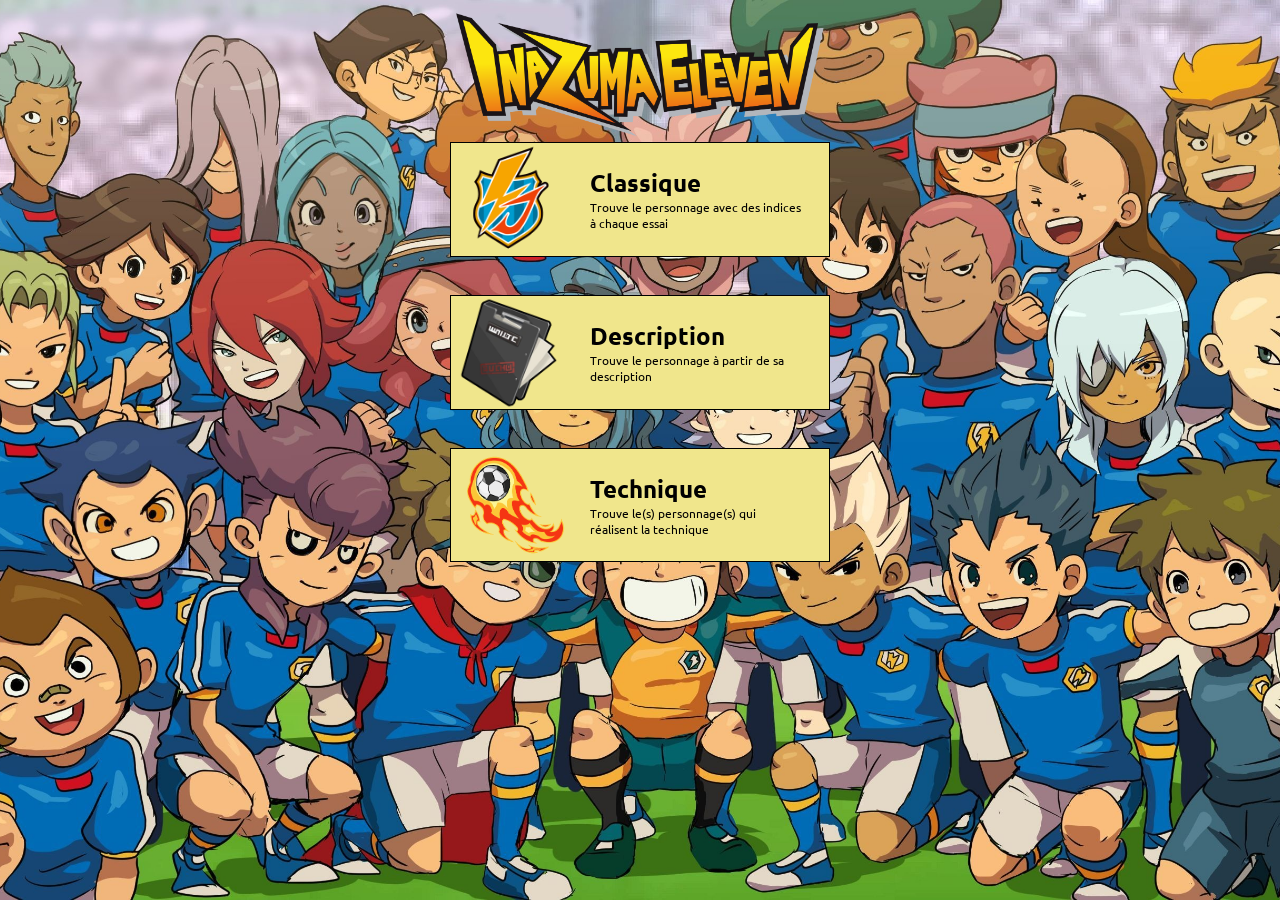
==== accueil.html @ 83007c07 "Rectifications fautes" ====
<head>
    <meta charset='utf-8'>
    <title>Inazumadle</title>
    <link rel='stylesheet' type='text/css' href='style/style.css'>
    <script src='https://ajax.googleapis.com/ajax/libs/jquery/2.1.3/jquery.min.js'></script>
    <link rel="preconnect" href="https://fonts.googleapis.com">
    <link rel="preconnect" href="https://fonts.gstatic.com" crossorigin>
    <link rel="preconnect" href="https://fonts.googleapis.com">
    <link rel="preconnect" href="https://fonts.gstatic.com" crossorigin>
    <link href="https://fonts.googleapis.com/css2?family=Itim&family=Ubuntu:ital,wght@0,300;0,400;0,500;0,700;1,300;1,400;1,500;1,700&display=swap" rel="stylesheet">
    <link href="https://fonts.googleapis.com/css2?family=Ubuntu:ital,wght@0,300;0,400;0,500;0,700;1,300;1,400;1,500;1,700&display=swap" rel="stylesheet">
</head>
<body>
<img src="images/logos/logo.png" alt="titre" class="logo">
<div id="accueil">
    <a href="classique.html"><div class="mode">
        <img src="images/logos/ecusson.png" alt="logo" class="logo">
        <div class="nomcontain">
            <h5>Classique</h5>
            <p class="surnom">Trouve le personnage avec des indices à chaque essai</p>
        </div>
    </div></a>
    <a href="description.html"><div class="mode">
        <img src="images/logos/pages.png" alt="logo" class="logo">
        <div class="nomcontain">
            <h5>Description</h5>
            <p class="surnom">Trouve le personnage à partir de sa description</p>
        </div>
    </div></a>
    <a href="accueil.html"><div class="mode">
        <img src="images/logos/balle.png" alt="logo" class="logo">
        <div class="nomcontain">
            <h5>Technique</h5>
            <p class="surnom">Trouve le(s) personnage(s) qui réalisent la technique</p>
        </div>
    </div></a>
</div>
</body>
---- style/style.css ----
body{
    display: flex;
    flex-direction: column;
    justify-content: center;
    align-items: center;
    background-image : url("../images/Fond.jpg");
    background-attachment: fixed;
    background-position: center center;
    background-size : cover;

}

div{
    display: flex;
    align-items: center;
    justify-content: center;
}
a{
    text-decoration: none;
    color: black;
}

#accueil{
    width: 30%;
    display: flex;
    flex-direction: column;
    font-size: 26px;
    font-family: 'Ubuntu', serif;
}
#accueil a{
    margin-bottom: 10%;
}
#joueurdujour{
    display: none;
}
.logo{
    width: 30%;
}
.logo:hover{
    cursor: pointer;
}

.mainDiv{
    background-color: beige;
    border: 1px solid black;
    border-radius: 5px;
    width: 30%;
    display: flex;
    flex-direction: column;

}
#entete{
    text-align: center;
    margin-bottom: 25px;
    font-family: 'Ubuntu', serif;
    text-transform: uppercase;
}
#description{
    width: 75%;
}
#indices{
    display: none;
    justify-content: space-between;
    height: 145px;
    width: 100%;
}

.indice{
    display: flex;
    flex-direction: column;
    margin: 15px;
    border: 2px solid grey;
    border-radius: 5px;
    font-size: 70%;
    color: grey;
    min-height: 75%;
    max-height: 75%;
    min-width: 41%;
    max-width: 41%;
    transform-style: preserve-3d;
    transition: transform 0.8s;
}
.indice.disponible{
    font-size: 80%;
    border-color: black;
    color: black;
}
.indice.disponible:hover{
    cursor: pointer;
    transform: scale(105%);
}

.revele,.cache{
    flex-direction: column;
    position: absolute;
    width: 100%;
    height: 100%;
    backface-visibility: hidden;
}

.revele{
    transform: rotateY(180deg);
}

.logoIndice{
    width: 30%;
    margin-top: 10px;

}

#instructions{
    text-transform: none;
    font-size: 1.2rem;
}
#donnees{
    text-transform: none;
    color: #888888;
    width: 70%;
}
#racine{
    width: 100%;
    display:flex;
    flex-direction: column;
    position: relative;
    margin-bottom: 70px;
}

#formulaire{
    align-items: center;
    justify-content: center;
    height: 60px;
    margin-bottom: 0;
    flex-direction: row;
}

fieldset{
    border-radius: 5px;
}

#guess{
    width: 80%;
    border-color: beige;
    border-radius: 2px;
    height: 60%;
    font-size: 15px;
    margin: auto;
}

#divFleche{
    height: 100%;
    margin-right: auto;
}
#divFleche:hover{
    cursor: pointer;
    transform: scale(105%);
}

#fleche{
    height: 40%;
    padding: 0;
    margin: 0;
}


#liste_carte{
    width: 30%;
    min-height: 60px;
    max-height: 249px;
    display: inline-block;
    flex-direction: column;
    overflow: auto;
    overflow-x: hidden;
    background-color: beige;
    border: 1px solid black;
    position: absolute;
    top: 60px;
    z-index: 1;
}

#liste_carte table,td{
    border-top: 1px solid black;
    border-collapse: collapse;
    width : 100%;
    height : 100%;
    min-height: 60px;
}
#liste_carte td:hover{
    background-color: whitesmoke;
    cursor: pointer;
}
.selected{
    background-color: #dcdcdc;
}

.carte{
    height : 60px;
    width : auto;
    margin-left: 10px;
}

.photo_carte{
    height: 50px;
    width: 50px;

}
.carte p{
    width: 80%;
    margin-left: 25px ;
    margin-right: 25px;
    font-family: "Candara Light", serif;
}

.nomcontain{
    width : 80%;
    margin-left: 25px ;
    margin-right: 25px;
    display: flex;
    flex-direction: column;
}
.nomcontain p{
    margin: 0;
    width: 100%;
}
.surnom{
    font-size: 12px;
}


#comp{
    width : 55%;
    table-layout: fixed;
    border-spacing: 10px;
    backdrop-filter: blur(1px);

}
#comp th{
    border-bottom: 1px solid white;
    font-family: 'Ubuntu', serif;
    text-transform: uppercase;
    padding-bottom: 5px;
    color: white;
}

#comp td{
    position: relative;
    border: 1px solid black;
    font-family: "Candara Light", serif;
    text-align: center;
    animation : tourne 1s 1;
    animation-fill-mode: both;
    font-size: 100%;
}

#comp td:hover{
    cursor: default;
    filter: brightness(0.90);
}

@keyframes tourne {
    0% {opacity: 0;transform: rotateY(180deg);}
    50%{opacity: 50%}
    75%{opacity: 100%}
    100% { transform: rotateY(360deg);}
}
@keyframes tourne2 {
    0% {opacity: 0;transform: rotateY(180deg);}
    50%{opacity: 50%}
    75%{opacity: 100%}
    100% { transform: rotateY(0deg);}
}

.divPhoto:hover .divNom{
    visibility: visible;
}
.photo_comp{
    width: 100%;
    aspect-ratio: 1/1;
}

.divNom{
    position: absolute;
    background-color: whitesmoke;
    border-radius: 15%;
    color: grey;
    font-size: 1vw;
    right: 20%;
    top:35%;
    width: 60%;
    height: 30%;
    border: 2px solid grey;
    padding: 1px;
    visibility: hidden;
}
.sup{
    height: 100%;
    width: 100%;
    bottom: 1px;
    left: 0;
    position: absolute;
    clip-path: polygon(97% 40%,80% 40%,80% 95%,20% 95%,20% 40%,3% 40%,50% 5%);
    opacity: 1;
    background: rgba(0, 0, 0, .4);
}

.inf{
    height: 100%;
    width: 100%;
    bottom: 1px;
    left: 0;
    position: absolute;
    clip-path: polygon(97% 60%,80% 60%,80% 5%,20% 5%,20% 60%,3% 60%,50% 95%);
    opacity: 1;
    background: rgba(0, 0, 0, .4);
}

.photoDescription{
    height: 75px;
    margin:1%;
}

#victoire{
    display: none;
}

#victoire > h3{
    font-family: 'Ubuntu', serif;
    text-transform: uppercase;
    font-size: 2vw;
}
#victoire > div{
    margin : 5px 15%;
}
#winPerso{
    display: flex;
    justify-content: space-between;
}

#photoVictoire{
    width: 40%;
}
#divInfo{
    display: flex;
    flex-direction: column;
    text-align: center;
}

#NomPerso{
    font-family: 'Itim', serif;
    font-size: 24px;
    margin : 0;
}

#modeSuivant{
    display: flex;
    flex-direction: column;
    font-size: 26px;
    font-family: 'Ubuntu', serif;

}
.mode{
    background-color: khaki;
    border: 1px solid black;
}

.prochainMode{
    animation: scintille 800ms infinite;
    animation-direction: alternate;
    margin-bottom: 15%;
}

.mode:hover{
    animation: none;
    cursor: pointer;
}

@keyframes scintille{
    from{ transform: scale(100%);}
    to{ transform: scale(105%);}

}
.mode > div{
    display: flex;
    flex-direction: column;
    align-items: start;
}

.mode h5{
    margin: 0;
    font-size: 24px;
}

#listeMode{
    margin: 10% 0;
    border-radius: 10px;
    border: 1px solid black;
    height: 15px;
    justify-content: space-between;
    background-color: khaki;
}

.logoMode{
    width: 25%;
}

.logoMode:hover{
    transform: scale(105%);
    cursor: pointer;
}


/* width */
::-webkit-scrollbar {
    width: 15px;
}

/* Track */
::-webkit-scrollbar-track {
    background: whitesmoke;
}

/* Handle */
::-webkit-scrollbar-thumb {
    background: #888;
}

/* Handle on hover */
::-webkit-scrollbar-thumb:hover {
    background: #555;
}
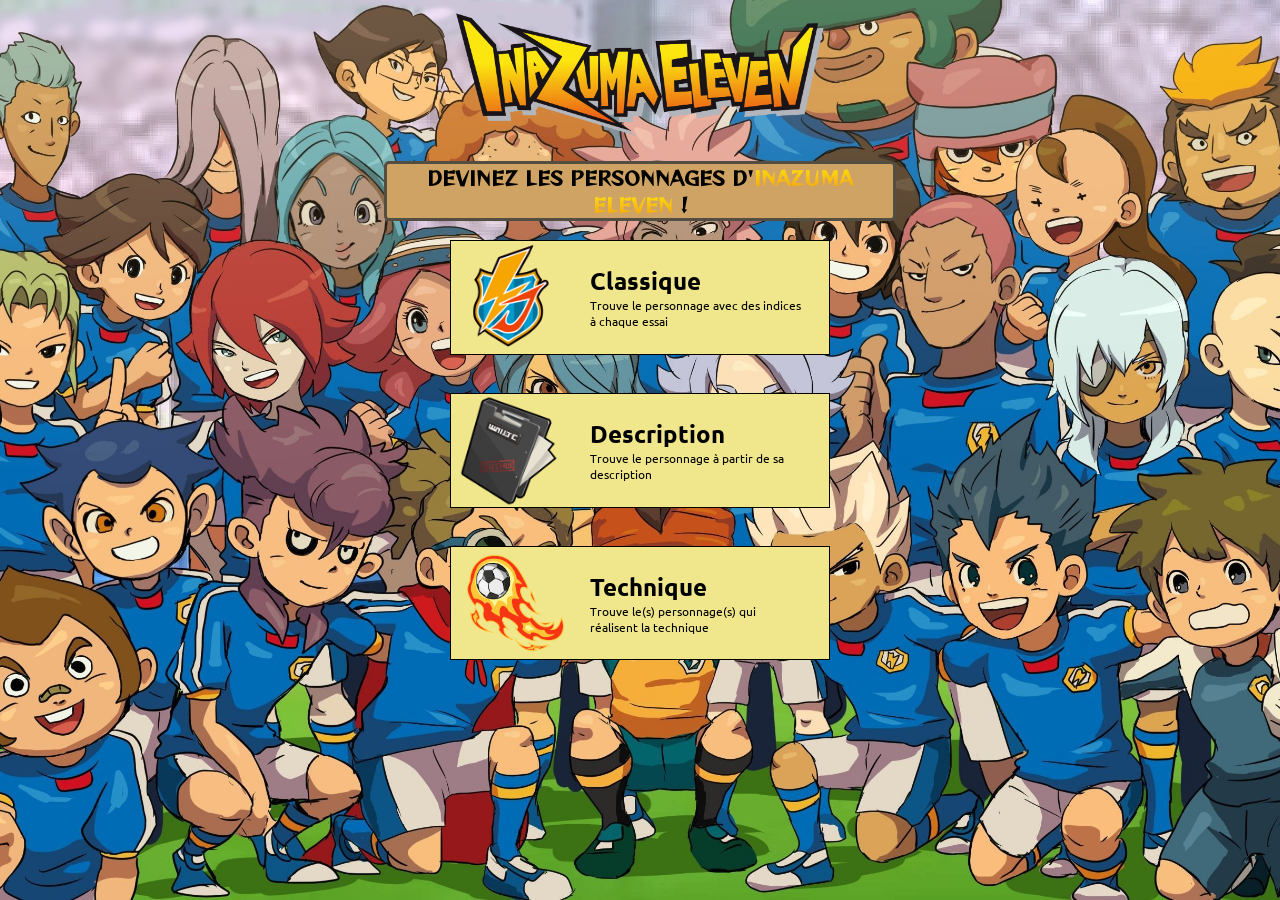
==== commit 9a6be7d3: "Ajout d'un sous titre à l'accueil Importation d'une nouvelle police d'écriture" ====
--- a/accueil.html
+++ b/accueil.html
@@ -7,11 +7,15 @@
     <link rel="preconnect" href="https://fonts.gstatic.com" crossorigin>
     <link rel="preconnect" href="https://fonts.googleapis.com">
     <link rel="preconnect" href="https://fonts.gstatic.com" crossorigin>
+    <link rel="preconnect" href="https://fonts.googleapis.com">
+    <link rel="preconnect" href="https://fonts.gstatic.com" crossorigin>
+    <link href="https://fonts.googleapis.com/css2?family=Itim&family=Reggae+One&family=Ubuntu:ital,wght@0,300;0,400;0,500;0,700;1,300;1,400;1,500;1,700&display=swap" rel="stylesheet">
     <link href="https://fonts.googleapis.com/css2?family=Itim&family=Ubuntu:ital,wght@0,300;0,400;0,500;0,700;1,300;1,400;1,500;1,700&display=swap" rel="stylesheet">
     <link href="https://fonts.googleapis.com/css2?family=Ubuntu:ital,wght@0,300;0,400;0,500;0,700;1,300;1,400;1,500;1,700&display=swap" rel="stylesheet">
 </head>
 <body>
 <img src="images/logos/logo.png" alt="titre" class="logo">
+<h3 id="sousTitre">Devinez les personnages d'<span id="inazuma">Inazuma Eleven</span> !</h3>
 <div id="accueil">
     <a href="classique.html"><div class="mode">
         <img src="images/logos/ecusson.png" alt="logo" class="logo">
--- a/style/style.css
+++ b/style/style.css
@@ -19,7 +19,24 @@
     text-decoration: none;
     color: black;
 }
-
+#sousTitre{
+    font-family: "reggae one", serif;
+    text-transform: uppercase;
+    border: 3px solid #534e41;
+    background-color: #cfa363;
+    border-radius: 5px;
+    width: 40%;
+    font-size: 19px;
+    text-align: center;
+
+}
+
+#inazuma{
+    background: linear-gradient(#FCE60F,#F4A112);
+    color: transparent;
+    background-clip: text;
+
+}
 #accueil{
     width: 30%;
     display: flex;
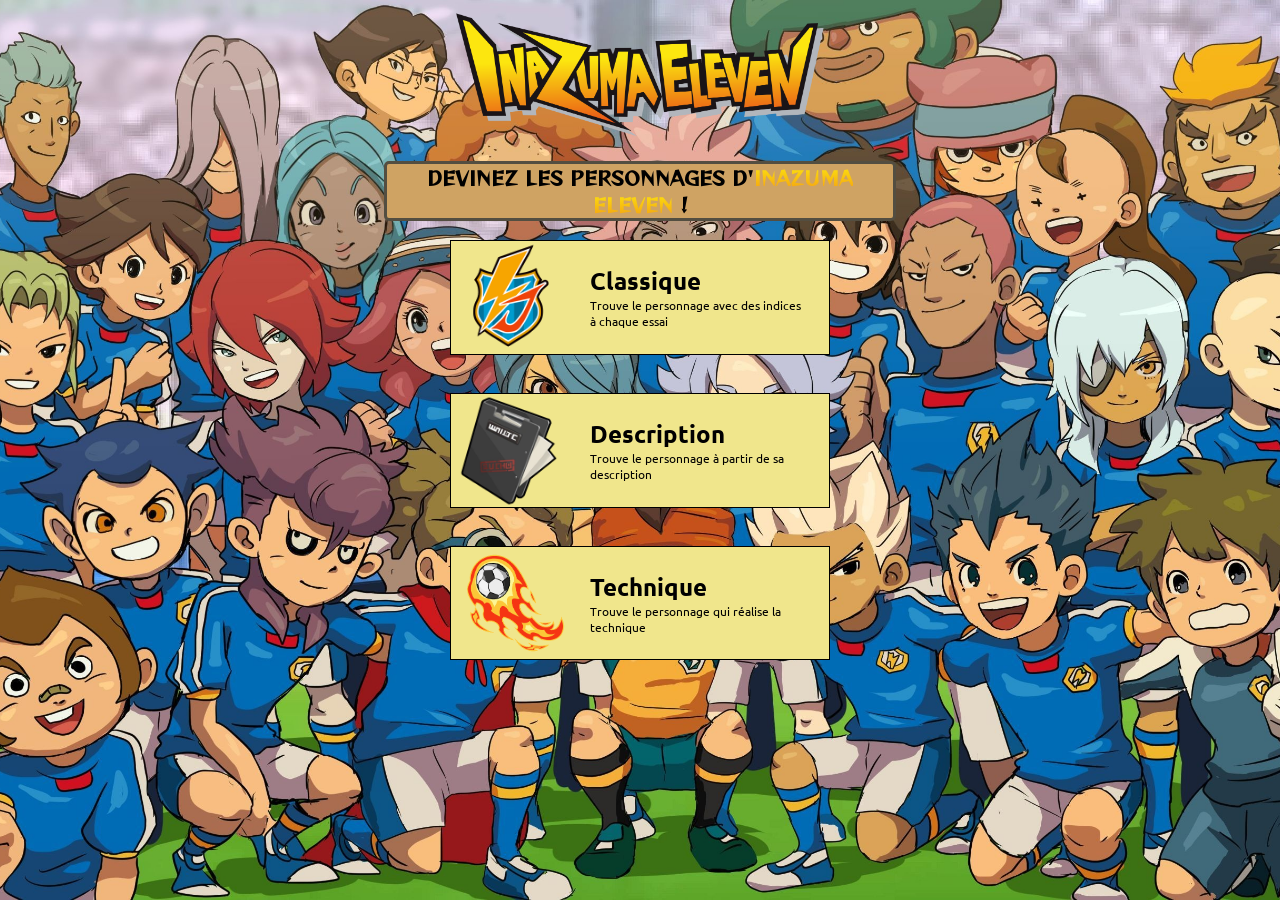
==== commit d46c5484: "On passe la descri^ption de techniques.html au singulier" ====
--- a/accueil.html
+++ b/accueil.html
@@ -31,11 +31,11 @@
             <p class="surnom">Trouve le personnage à partir de sa description</p>
         </div>
     </div></a>
-    <a href="accueil.html"><div class="mode">
+    <a href="techniques.html"><div class="mode">
         <img src="images/logos/balle.png" alt="logo" class="logo">
         <div class="nomcontain">
             <h5>Technique</h5>
-            <p class="surnom">Trouve le(s) personnage(s) qui réalisent la technique</p>
+            <p class="surnom">Trouve le personnage qui réalise la technique</p>
         </div>
     </div></a>
 </div>
--- a/style/style.css
+++ b/style/style.css
@@ -7,7 +7,7 @@
     background-attachment: fixed;
     background-position: center center;
     background-size : cover;
-
+    padding-bottom: 100px;
 }
 
 div{
@@ -20,7 +20,7 @@
     color: black;
 }
 #sousTitre{
-    font-family: "reggae one", serif;
+    font-family: "Reggae one", serif;
     text-transform: uppercase;
     border: 3px solid #534e41;
     background-color: #cfa363;
@@ -72,8 +72,26 @@
     font-family: 'Ubuntu', serif;
     text-transform: uppercase;
 }
+#entete h3{
+    font-family: 'Reggae one', serif;
+    font-size: 1.1vw;
+}
 #description{
     width: 75%;
+}
+#canva{
+    width: 75%;
+    filter: grayscale(1);
+    margin: 5%;
+}
+#video{
+    filter: blur(18px);
+    width: 100%;
+}
+
+#videoClaire{
+    width: 85%;
+    margin-top: 5%;
 }
 #indices{
     display: none;
@@ -122,7 +140,6 @@
 .logoIndice{
     width: 30%;
     margin-top: 10px;
-
 }
 
 #instructions{
@@ -134,12 +151,73 @@
     color: #888888;
     width: 70%;
 }
+#switchs{
+    justify-content: space-evenly;
+    width: 100%;
+    height: 100px;
+}
+
+#switchs div{
+    display: flex;
+    flex-direction: column;
+    text-transform: none;
+    width: 50%;
+    font-size: 100%;
+}
+
+.switch {
+    position: relative;
+    display: inline-block;
+    width: 60px;
+    height: 26px;
+    text-transform: none;
+}
+
+.switch input{
+    margin: 10%;
+}
+.slider {
+    position: absolute;
+    cursor: pointer;
+    top: 0;
+    left: 0;
+    right: 0;
+    bottom: 0;
+    background-color: #ccc;
+    transition: .4s;
+    border-radius: 34px;
+}
+
+.slider:before {
+    position: absolute;
+    content: "";
+    height: 18px;
+    width: 18px;
+    left: 4px;
+    bottom: 4px;
+    background-color: white;
+    transition: .4s;
+    border-radius: 50%;
+}
+
+input:checked + .slider {
+    background-color: #2196F3;
+}
+
+input:focus + .slider {
+    box-shadow: 0 0 1px aliceblue;
+}
+
+input:checked + .slider:before {
+    transform: translateX(34px);
+}
+
+
 #racine{
     width: 100%;
     display:flex;
     flex-direction: column;
     position: relative;
-    margin-bottom: 70px;
 }
 
 #formulaire{
@@ -263,11 +341,18 @@
     border: 1px solid black;
     font-family: "Candara Light", serif;
     text-align: center;
+    font-size: 100%;
+}
+.classique{
     animation : tourne 1s 1;
     animation-fill-mode: both;
-    font-size: 100%;
-}
-
+}
+.incorrect{
+    animation: incorrect 400ms 2;
+}
+.correct{
+    animation: correct 400ms 2;
+}
 #comp td:hover{
     cursor: default;
     filter: brightness(0.90);
@@ -279,11 +364,15 @@
     75%{opacity: 100%}
     100% { transform: rotateY(360deg);}
 }
-@keyframes tourne2 {
-    0% {opacity: 0;transform: rotateY(180deg);}
-    50%{opacity: 50%}
-    75%{opacity: 100%}
-    100% { transform: rotateY(0deg);}
+@keyframes correct {
+    0% {transform: rotateZ(3deg)  scale(1.1)}
+    50%{transform: rotateZ(-3deg)}
+    100%{transform: rotateZ(3deg)  scale(1.1)}
+}
+@keyframes incorrect {
+    0% {left: -1%}
+    50%{left: 1%}
+    100%{left: -1%}
 }
 
 .divPhoto:hover .divNom{
@@ -340,7 +429,7 @@
 }
 
 #victoire > h3{
-    font-family: 'Ubuntu', serif;
+    font-family: 'Reggae one', serif;
     text-transform: uppercase;
     font-size: 2vw;
 }
@@ -362,7 +451,7 @@
 }
 
 #NomPerso{
-    font-family: 'Itim', serif;
+        font-family: 'Itim', serif;
     font-size: 24px;
     margin : 0;
 }
@@ -406,7 +495,7 @@
     font-size: 24px;
 }
 
-#listeMode{
+.listeMode{
     margin: 10% 0;
     border-radius: 10px;
     border: 1px solid black;
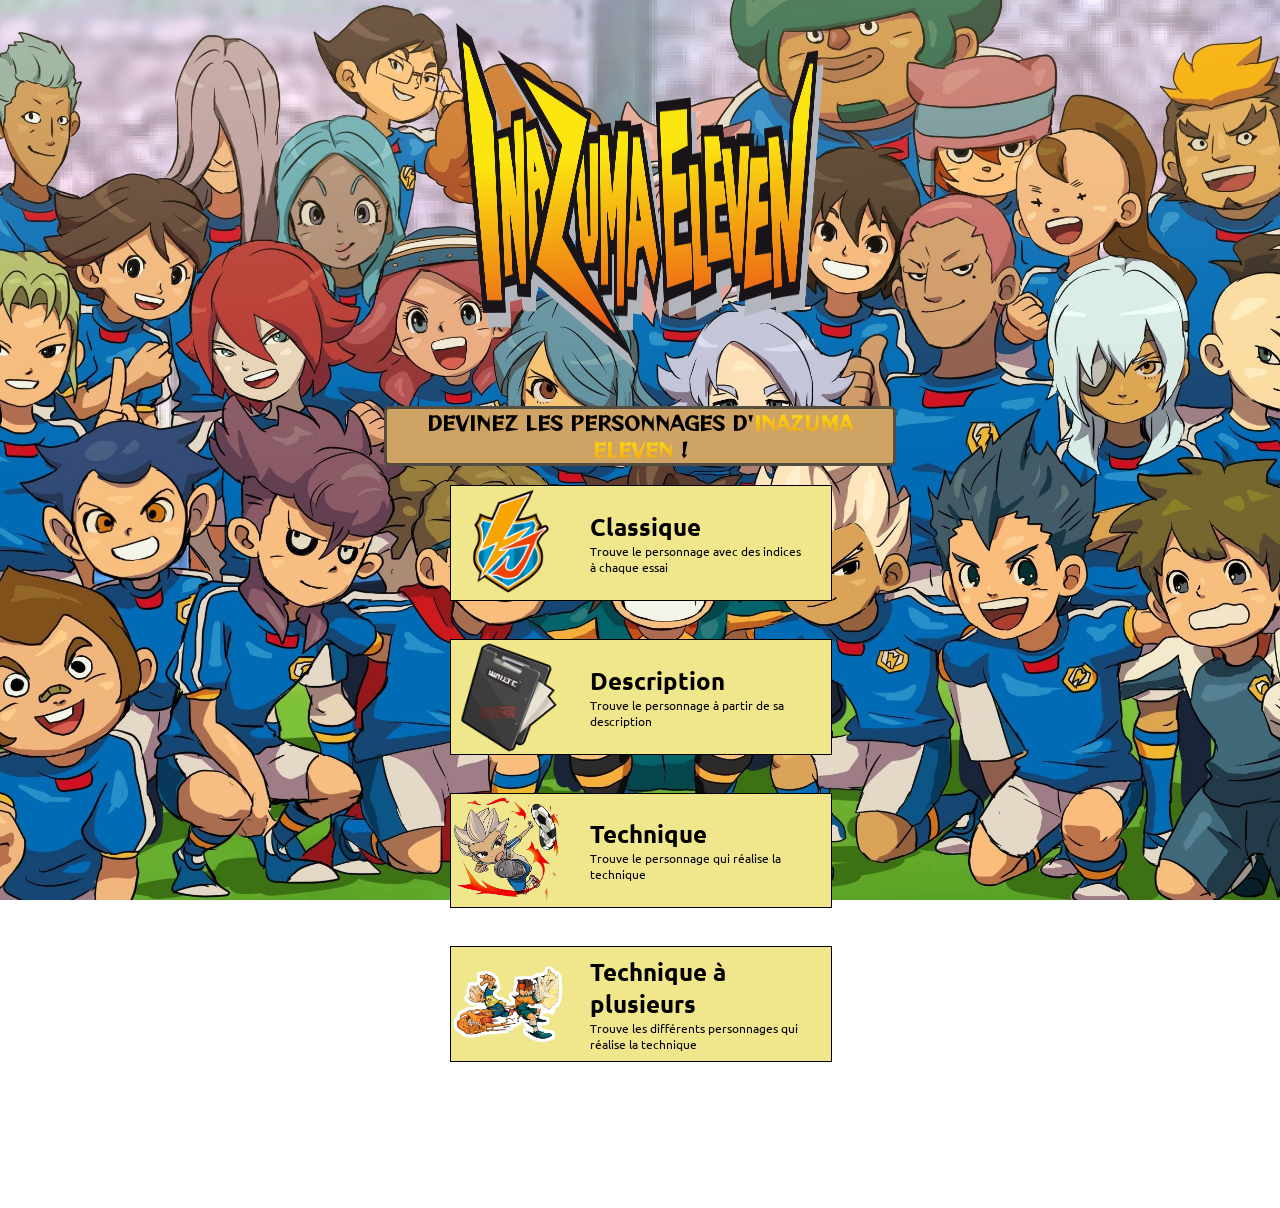
==== commit 67bfc62e: "Ajout du lien vers multi.html dans l'accueil" ====
--- a/accueil.html
+++ b/accueil.html
@@ -2,7 +2,6 @@
     <meta charset='utf-8'>
     <title>Inazumadle</title>
     <link rel='stylesheet' type='text/css' href='style/style.css'>
-    <script src='https://ajax.googleapis.com/ajax/libs/jquery/2.1.3/jquery.min.js'></script>
     <link rel="preconnect" href="https://fonts.googleapis.com">
     <link rel="preconnect" href="https://fonts.gstatic.com" crossorigin>
     <link rel="preconnect" href="https://fonts.googleapis.com">
@@ -31,12 +30,19 @@
             <p class="surnom">Trouve le personnage à partir de sa description</p>
         </div>
     </div></a>
-    <a href="techniques.html"><div class="mode">
-        <img src="images/logos/balle.png" alt="logo" class="logo">
+    <a href="supertechniques.html"><div class="mode">
+        <img src="images/logos/test.png" alt="logo" class="logo">
         <div class="nomcontain">
             <h5>Technique</h5>
             <p class="surnom">Trouve le personnage qui réalise la technique</p>
         </div>
     </div></a>
+    <a href="multi.html"><div class="mode">
+        <img src="images/logos/multi.png" alt="logo" class="logo">
+        <div class="nomcontain">
+            <h5>Technique à plusieurs</h5>
+            <p class="surnom">Trouve les différents personnages qui réalise la technique</p>
+        </div>
+    </div></a>
 </div>
 </body>
--- a/style/style.css
+++ b/style/style.css
@@ -52,6 +52,7 @@
 }
 .logo{
     width: 30%;
+    aspect-ratio: 1/1;
 }
 .logo:hover{
     cursor: pointer;
@@ -441,8 +442,9 @@
     justify-content: space-between;
 }
 
-#photoVictoire{
+#photoVictoire ,.photosVictoire{
     width: 40%;
+    aspect-ratio: 1/1;
 }
 #divInfo{
     display: flex;
@@ -466,6 +468,9 @@
 .mode{
     background-color: khaki;
     border: 1px solid black;
+    width: 100%;
+    aspect-ratio: 8/1;
+    display: compact;
 }
 
 .prochainMode{
@@ -513,6 +518,19 @@
     cursor: pointer;
 }
 
+#joueurs{
+    width : 30%;
+    display: flex;
+    justify-content: space-evenly;
+}
+
+.photoMulti {
+    width: 20%;
+    border-radius: 100%;
+    border : 5px solid black;
+    aspect-ratio: 1/1;
+}
+
 
 /* width */
 ::-webkit-scrollbar {
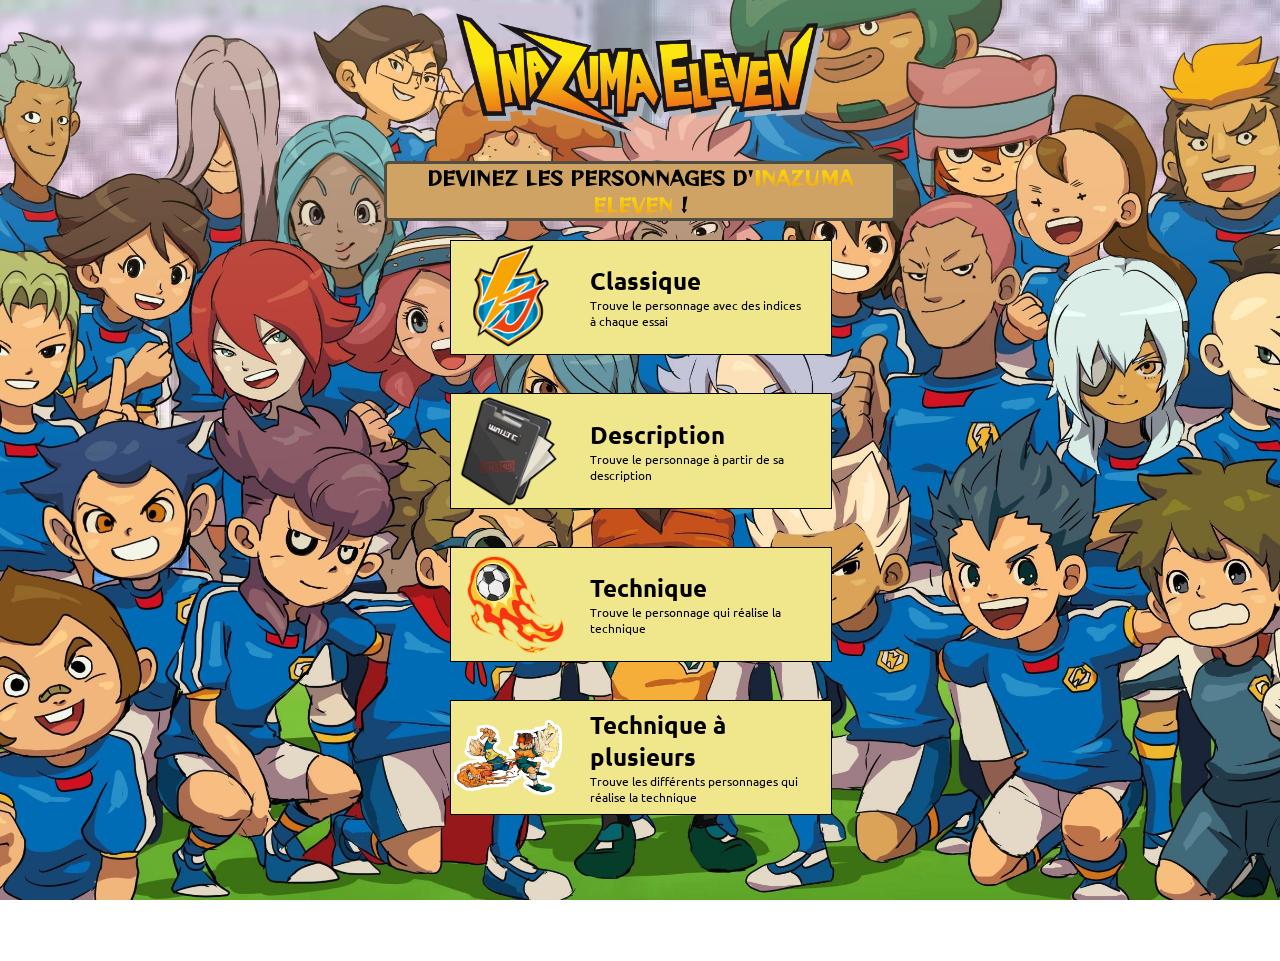
==== commit 739b055f: "Ajout de multi dans les navbar" ====
--- a/accueil.html
+++ b/accueil.html
@@ -31,7 +31,7 @@
         </div>
     </div></a>
     <a href="supertechniques.html"><div class="mode">
-        <img src="images/logos/test.png" alt="logo" class="logo">
+        <img src="images/logos/balle.png" alt="logo" class="logo">
         <div class="nomcontain">
             <h5>Technique</h5>
             <p class="surnom">Trouve le personnage qui réalise la technique</p>
--- a/style/style.css
+++ b/style/style.css
@@ -52,7 +52,6 @@
 }
 .logo{
     width: 30%;
-    aspect-ratio: 1/1;
 }
 .logo:hover{
     cursor: pointer;
@@ -507,10 +506,14 @@
     height: 15px;
     justify-content: space-between;
     background-color: khaki;
+    gap: 6px;
+    padding: 0 8px;
+    box-sizing: border-box;
 }
 
 .logoMode{
-    width: 25%;
+    flex: 1;
+    min-width: 0;
 }
 
 .logoMode:hover{
@@ -518,17 +521,148 @@
     cursor: pointer;
 }
 
-#joueurs{
-    width : 30%;
-    display: flex;
-    justify-content: space-evenly;
+#joueurs,
+.multi-roster {
+    width: 100%;
+    display: grid;
+    grid-template-columns: repeat(auto-fit, minmax(96px, 1fr));
+    gap: 12px;
+}
+
+.multi-roster-panel {
+    width: min(100%, 720px);
+    margin: 16px 0;
+    padding: 14px 16px 16px;
+    box-sizing: border-box;
+}
+
+.multi-roster-header {
+    display: flex;
+    align-items: center;
+    justify-content: space-between;
+    width: 100%;
+    margin-bottom: 14px;
+    gap: 12px;
+}
+
+.multi-roster-header h4 {
+    margin: 0;
+    font-family: 'Ubuntu', serif;
+    font-size: 15px;
+    text-transform: uppercase;
+    letter-spacing: 0.03em;
+}
+
+.multi-progress {
+    font-family: 'Ubuntu', serif;
+    font-size: 14px;
+    font-weight: 700;
+    color: #368ec4;
+    background: #eef6fc;
+    border: 1px solid #b8d9ef;
+    border-radius: 999px;
+    padding: 4px 12px;
+    white-space: nowrap;
+}
+
+.multi-slot {
+    display: flex;
+    flex-direction: column;
+    align-items: center;
+    gap: 8px;
+    padding: 10px 8px 12px;
+    border: 2px dashed #a8a8a8;
+    border-radius: 12px;
+    background: rgba(255, 255, 255, 0.72);
+    transition: transform 0.2s ease, border-color 0.2s ease, background-color 0.2s ease;
+}
+
+.multi-slot--found {
+    border-style: solid;
+    border-color: #57b847;
+    background: #edf7ed;
+    animation: multiReveal 0.45s ease;
+}
+
+.multi-slot-avatar {
+    position: relative;
+    width: 76px;
+    height: 76px;
 }
 
 .photoMulti {
-    width: 20%;
-    border-radius: 100%;
-    border : 5px solid black;
-    aspect-ratio: 1/1;
+    width: 100%;
+    height: 100%;
+    object-fit: cover;
+    border-radius: 50%;
+    border: 3px solid #534e41;
+    box-sizing: border-box;
+    filter: grayscale(1) brightness(0.55);
+    transition: filter 0.3s ease, border-color 0.3s ease;
+}
+
+.multi-slot--found .photoMulti {
+    filter: none;
+    border-color: #57b847;
+}
+
+.multi-slot-badge {
+    position: absolute;
+    right: -2px;
+    bottom: -2px;
+    width: 24px;
+    height: 24px;
+    display: flex;
+    align-items: center;
+    justify-content: center;
+    border-radius: 50%;
+    background: #888;
+    color: #fff;
+    font-size: 12px;
+    font-weight: 700;
+    border: 2px solid #fff;
+}
+
+.multi-slot--found .multi-slot-badge {
+    background: #57b847;
+}
+
+.multi-slot-name {
+    margin: 0;
+    width: 100%;
+    font-family: 'Ubuntu', serif;
+    font-size: 12px;
+    font-weight: 600;
+    text-align: center;
+    color: #777;
+    line-height: 1.25;
+    word-break: break-word;
+}
+
+.multi-slot--found .multi-slot-name {
+    color: #2e7d32;
+}
+
+.multi-win-roster {
+    display: flex;
+    flex-wrap: wrap;
+    justify-content: center;
+    gap: 10px;
+    margin: 8px 0 12px;
+}
+
+.multi-win-roster .photosVictoire {
+    width: 72px;
+    height: 72px;
+    object-fit: cover;
+    border-radius: 50%;
+    border: 3px solid #57b847;
+}
+
+@keyframes multiReveal {
+    0% { transform: scale(0.92); opacity: 0.6; }
+    60% { transform: scale(1.04); }
+    100% { transform: scale(1); opacity: 1; }
 }
 
 
